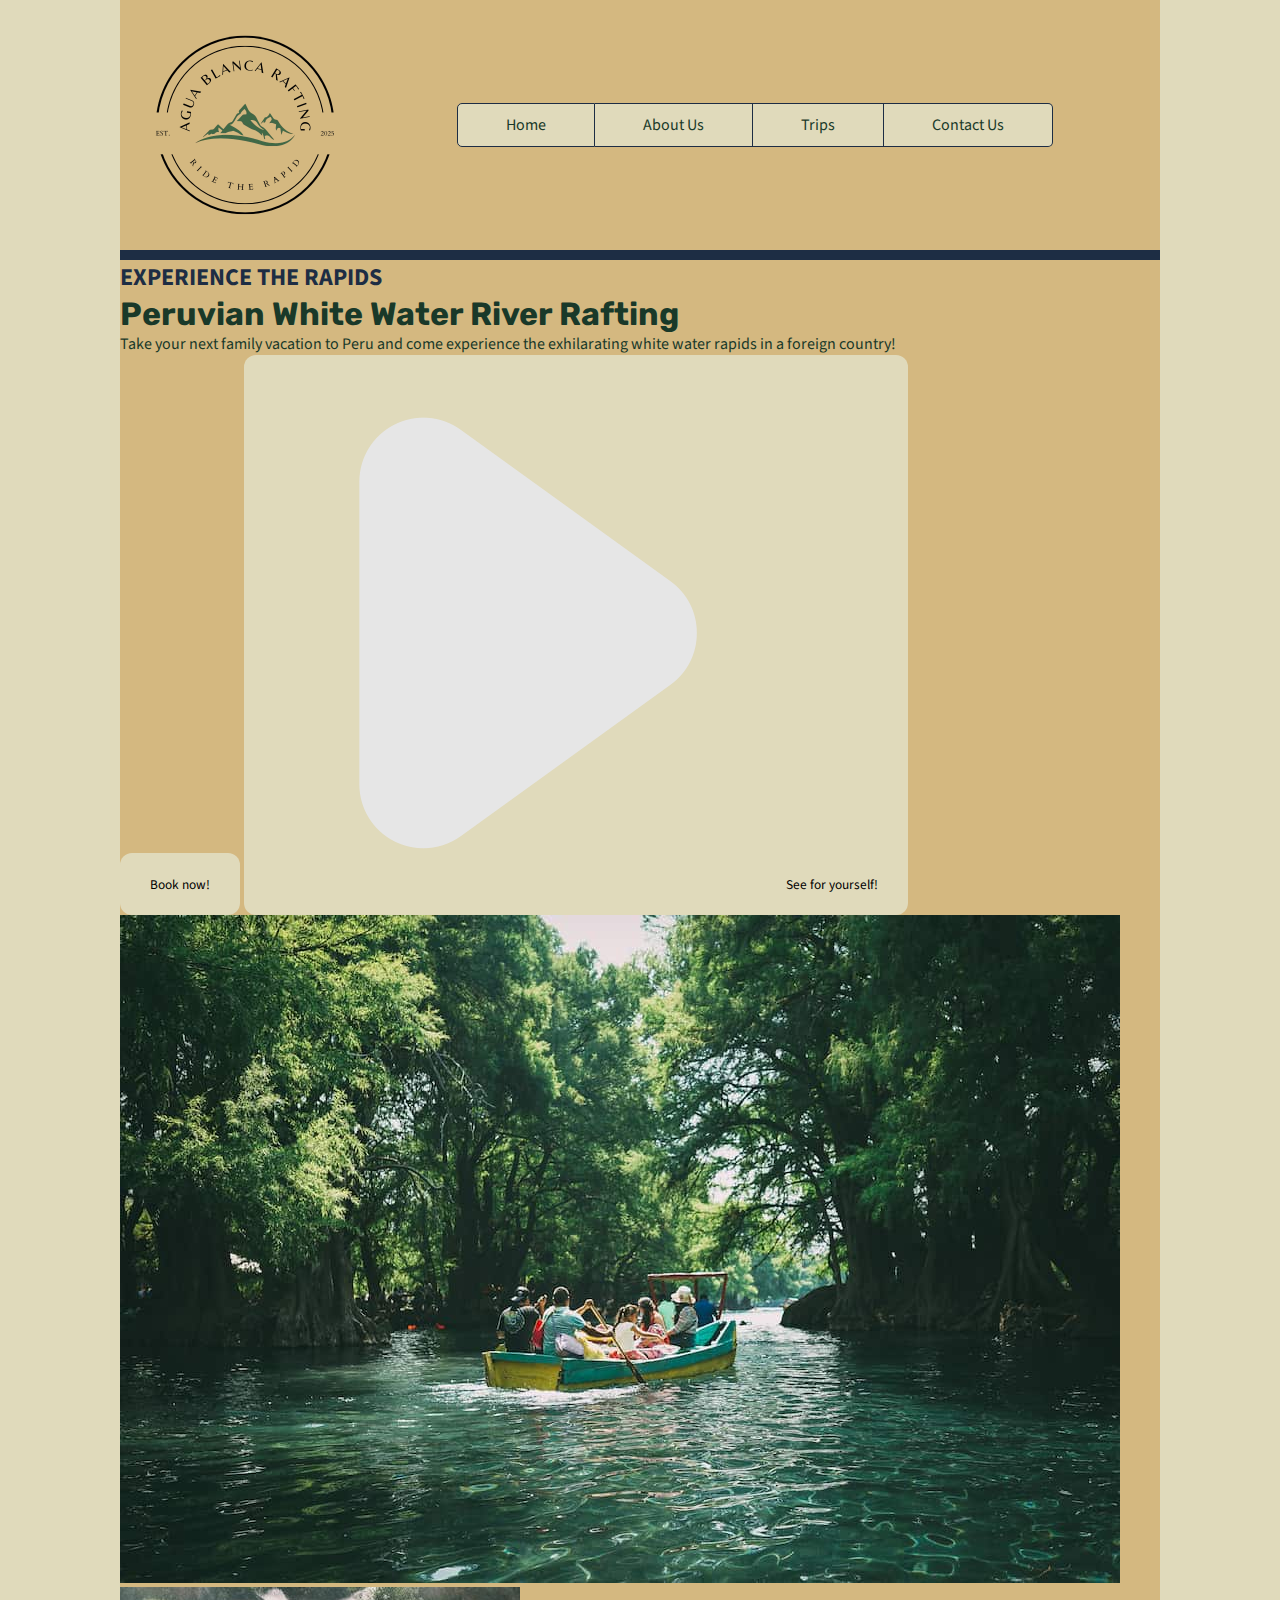
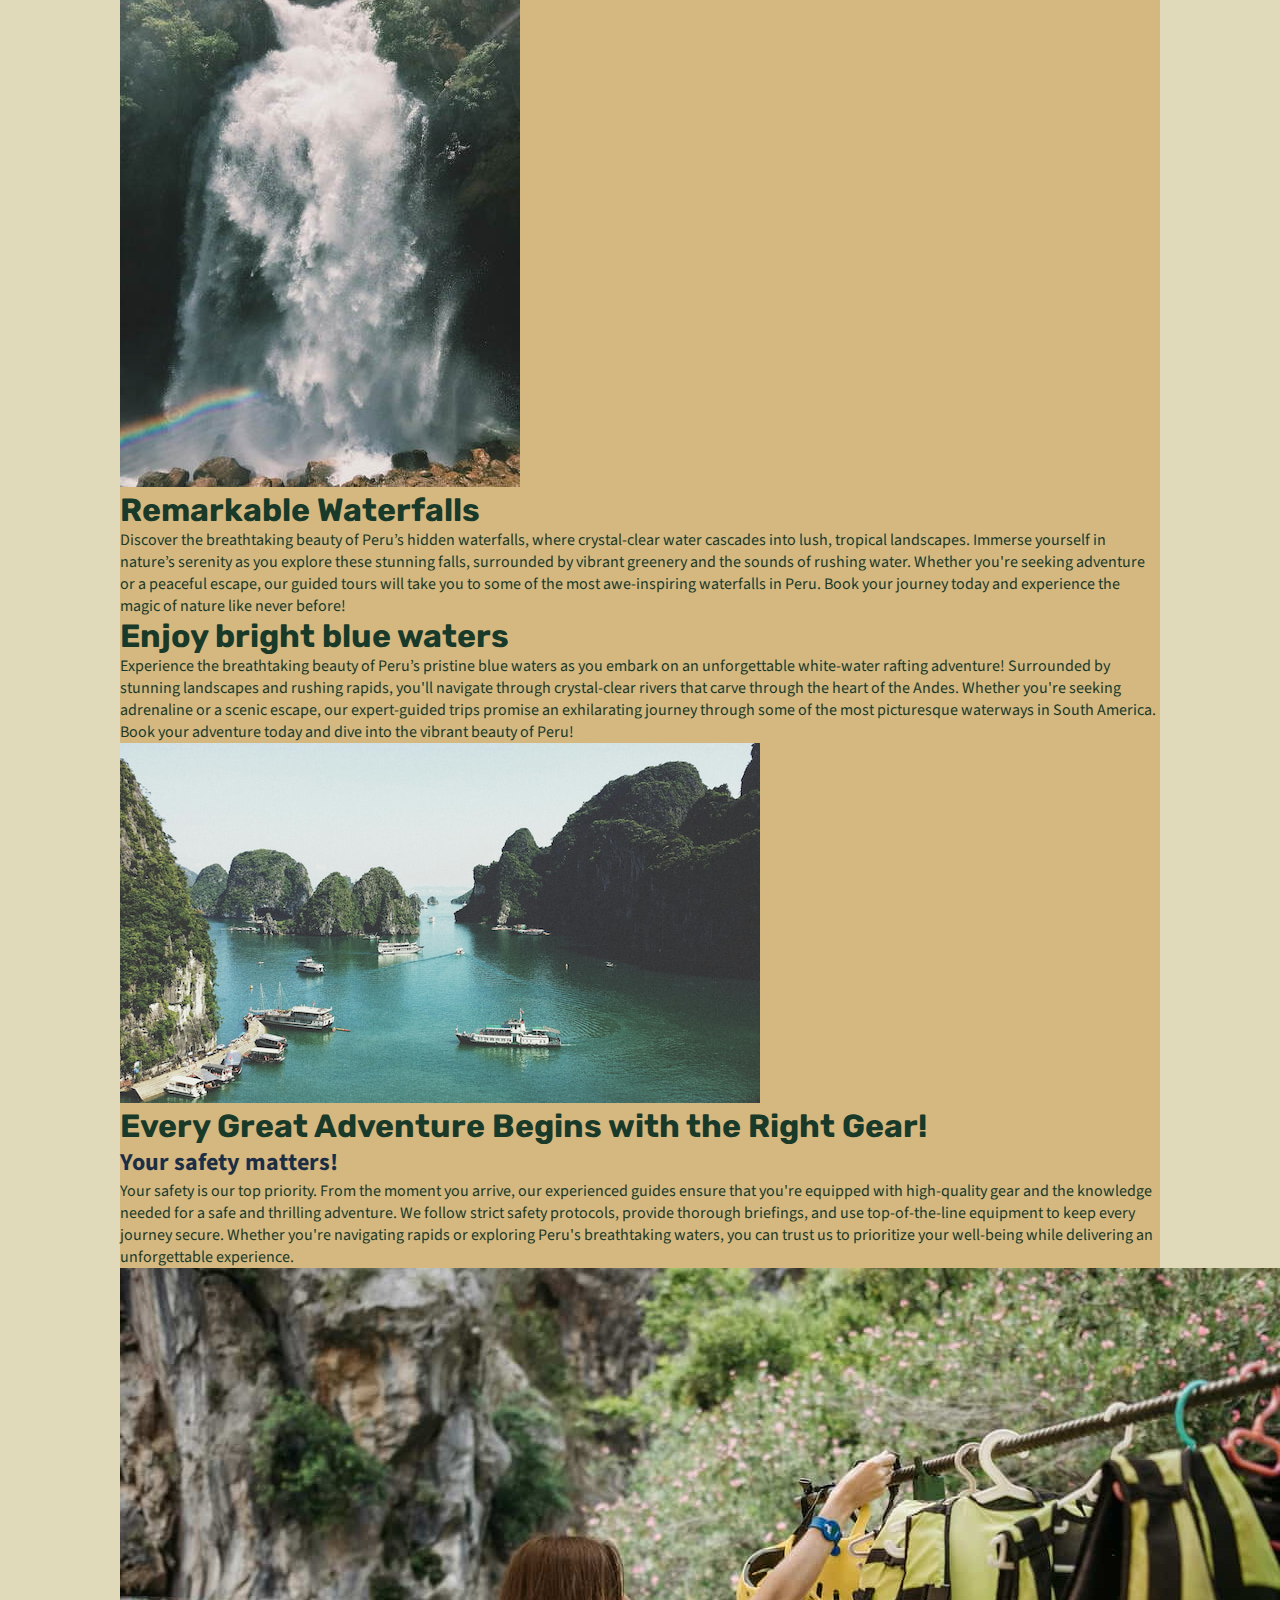
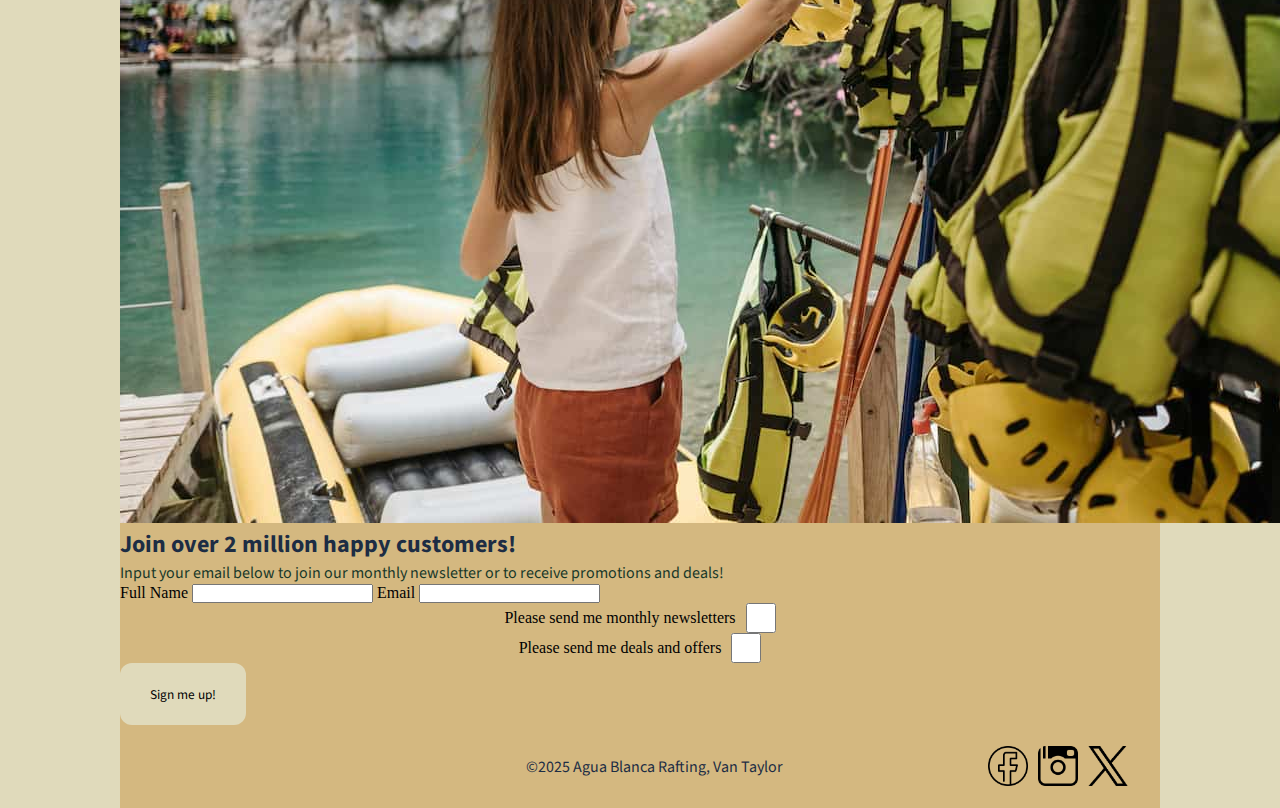
==== wwr/index.html @ 9e40e866 "adding two more pages, the trips page, and the home page." ====
<!DOCTYPE html>
<html lang="en">

<head>
    <meta charset="UTF-8">
    <meta name="viewport" content="width=device-width, initial-scale=1.0">
    <title>Agua Blanca About Us</title>
    <meta name="author" content="Van Taylor">
    <meta name="description" content="This is a rafting website to help users plan rafting trips in Peru!">
    <link rel="stylesheet" href="styles/rafting.css">

    <!-- Fonts -->
    <link rel="preconnect" href="https://fonts.googleapis.com">
    <link rel="preconnect" href="https://fonts.gstatic.com" crossorigin>
    <link
        href="https://fonts.googleapis.com/css2?family=Rubik:ital,wght@0,300..900;1,300..900&family=Source+Sans+3:ital,wght@0,200..900;1,200..900&display=swap"
        rel="stylesheet">

</head>

<body>
    <header>
        <img class="logo_nobg" src="images/logo_nobg.png" alt="Logo">
        <nav class="navigation-tabs">
            <div class="nav_left">
                <a href="index.html">Home</a>
            </div>
            <a href="about.html">About Us</a>
            <a href="trips.html">Trips</a>
            <div class="nav_right">
                <a href="contact.html">Contact Us</a>
            </div>
        </nav>
    </header>
    <main>
        <div class="home_container1">
            <div class="home_column1">
                <div class="company_intro">
                    <h2>EXPERIENCE THE RAPIDS</h2>
                    <h1>Peruvian White Water River Rafting</h1>
                    <p>Take your next family vacation to Peru and come experience the exhilarating white water
                        rapids in a foreign country!
                    </p>
                </div>
                <div class="button_box">
                    <a href="trips.html"> </a>
                    <button type="submit" class="button_1">Book now!
                    </button>

                    <a href="https://www.youtube.com/shorts/gTh_rhVNLmU"> </a>
                    <button type="submit" class="button_2"> <img src="images/play_icon.png" alt="play_icon">See for
                        yourself!</button>

                </div>
            </div>
            <div class="home_column1">
                <div class="home_image1">
                    <img src="images/family_rafting_main.jpg" alt="family_rafting_home_page">
                </div>
            </div>
        </div>
        <div class="home_container2">
            <div class="home_image2-1">
                <img src="images/waterfall.jpg" alt="cyak_blue_water">
                <div class="home_image_paragraphs">
                    <h1>Remarkable Waterfalls</h1>
                    <p>Discover the breathtaking beauty of Peru’s hidden waterfalls, where crystal-clear water cascades
                        into lush, tropical
                        landscapes. Immerse yourself in nature’s serenity as you explore these stunning falls,
                        surrounded by vibrant greenery
                        and the sounds of rushing water. Whether you're seeking adventure or a peaceful escape, our
                        guided tours will take you
                        to some of the most awe-inspiring waterfalls in Peru. Book your journey today and experience the
                        magic of nature like
                        never before!</p>
                </div>
            </div>
            <div class=home_image2-2>
                <div class="home_image_paragraphs">
                    <h1>Enjoy bright blue waters</h1>
                    <p>Experience the breathtaking beauty of Peru’s pristine blue waters as you embark on an
                        unforgettable white-water rafting
                        adventure! Surrounded by stunning landscapes and rushing rapids, you'll navigate through
                        crystal-clear rivers that carve
                        through the heart of the Andes. Whether you're seeking adrenaline or a scenic escape, our
                        expert-guided trips promise an
                        exhilarating journey through some of the most picturesque waterways in South America. Book
                        your
                        adventure today and dive
                        into the vibrant beauty of Peru!</p>
                </div>
                <img src="images/blue_scenery.jpg" alt="waterfall">
            </div>

        </div>
        <div class="home_container3">
            <div class="absolute_container">
                <h1>Every Great Adventure Begins with the Right Gear!</h1>
                <div class="absolute_container_paragraph">
                    <h2>Your safety matters!</h2>
                    <p> Your safety is our top priority. From the moment you arrive, our experienced guides ensure that
                        you're equipped with
                        high-quality gear and the knowledge needed for a safe and thrilling adventure. We follow strict
                        safety protocols,
                        provide thorough briefings, and use top-of-the-line equipment to keep every journey secure.
                        Whether
                        you're navigating
                        rapids or exploring Peru's breathtaking waters, you can trust us to prioritize your well-being
                        while
                        delivering an
                        unforgettable experience.
                    </p>
                </div>
                <img src="images/full_width_image.jpg" alt="rafting_full_width">
            </div>
        </div>
        <div class="home_container4">
            <section class="home_form">
                <form action="contact">
                    <fieldset>
                        <h2>Join over 2 million happy customers!</h2>
                        <p>Input your email below to join our monthly newsletter or to receive promotions and deals!</p>
                        <div class="home_form_item">
                            <label for="fullname">Full Name</label>
                            <input type="text" id="fullname" name="fullname">
                            <label for="email">Email</label>
                            <input type="text" id="email" name="email">
                        </div>
                        <div class="checkbox1">
                            <label for="subscribe_nl">Please send me monthly newsletters</label>
                            <input type="checkbox" id="subscribe_nl" name="subscribe_nl">
                        </div>
                        <div class="checkbox1">
                            <label for="subscribe">Please send me deals and offers</label>
                            <input type="checkbox" id="subscribe" name="subscribe">
                        </div>
                    </fieldset>
                    <div class="home_form_button">
                        <button type="submit">Sign me up!</button>
                    </div>
                </form>
            </section>
        </div>
    </main>
    <footer>
        <p>&#169;2025 Agua Blanca Rafting, Van Taylor</p>
        <nav class="social_links">
            <a href="http://www.facebook.com/">
                <img src="images/facebook.png" alt="Facebook Icon">
            </a>
            <a href="https://www.instagram.com/">
                <img src="images/instagram.png" alt="Instagram Icon">
            </a>
            <a href="https://x.com/">
                <img src="images/X.png" alt="X icon">
            </a>
        </nav>
    </footer>


</body>

</html>
---- wwr/styles/rafting.css ----
:root {
    /* Rafting Colors. Link to colors.co https://coolors.co/b6b197-b49a67-1d2d44-307351  */
    --primary-color: #e0dabb;
    --secondary-color: #d4b880;
    --accent-color1: #1D2D44;
    --accent-color2: #193929;
    --heading-font: "Rubik", sans-serif;
    --paragraph-font: "Source Sans 3", sans-serif;
    --margin: 0.8rem;
    --padding: 2rem;
    --left-margin: 2rem;
    --right-margin: 2rem;

}


* {
    margin: 0;
    padding: 0;
    box-sizing: border-box;
}

header,
main,
footer,
nav {
    margin: 0 auto;
    max-width: 1040px;
}

main {
    background-color: var(--secondary-color);
}



.rafting_images,
.history,
footer {
    padding-left: var(--left-margin);
    padding-right: var(--right-margin);
}


h1 {
    font-family: var(--heading-font);
    color: var(--accent-color2);
}


h2 {
    font-family: var(--paragraph-font);
    color: var(--accent-color1);
}

p {
    font-family: var(--paragraph-font);
    color: var(--accent-color2);
}



/* First third */
.logo_nobg {
    width: 250px;
    height: auto;
}


header {
    display: grid;
    grid-template-columns: 230px 1fr;
    align-items: center;
    border-bottom: solid 10px var(--accent-color1);
    background-color: var(--secondary-color);
}



.navigation-tabs {
    display: flex;
    padding: 1rem;
    align-items: center;
    flex-direction: row;
    flex-wrap: wrap;
    justify-content: space-evenly;

}



nav.navigation-tabs a {
    background-color: var(--primary-color);
    display: flex;
    text-align: center;
    padding: 10px;
    padding-left: 3rem;
    padding-right: 3rem;
    border-top: solid 1px var(--accent-color1);
    border-bottom: solid 1px var(--accent-color1);
    border-right: solid 1px var(--accent-color1);
}


div.nav_left a {
    border-radius: 5px 0 0 5px;
    border-left: solid 1px var(--accent-color1);
}

div.nav_right a {
    border-radius: 0 5px 5px 0;
}


.navigation-tabs a,
.social_links a {
    text-decoration: none;
    font-family: var(--paragraph-font);
    color: var(--accent-color2);
    background-color: var(--secondary-color);
}






/* Main upper Image (intro image) */
article {
    font-family: var(--paragraph-font);
    color: var(--accent-color1);
}

.hero {
    position: relative;
}

.hero img {
    display: block;
    width: 100%;
    height: auto;
}

.hero h1 {
    position: absolute;
    top: 2rem;
    left: 0;
    width: 100%;
    padding: 15px;
    background-color: rgba(255, 255, 255, 0.5);
    text-align: center;
    word-spacing: 1rem;
}


.hero h2 {
    padding-bottom: 6px;
}


.hero article img {
    width: 40%;
    height: auto;
    float: right;
    margin-left: 12px;
    margin-right: -20px;
    margin-top: -56px;
    margin-bottom: 12px;

}

.hero article {
    padding: 20px;
    position: absolute;
    text-align: left;
    top: 33%;
    left: 40%;
    background-color: rgba(255, 255, 255, 0.5);
    overflow: hidden;
}


/* second third */

.history {
    display: grid;
    grid-template-columns: repeat(3, 1fr);
    align-items: center;
}

.history_image img {
    width: 300px;
    height: auto;
    padding: 20px;

}

.history_image h2 {
    text-align: center;
    margin: -10px;
}


.history p {
    padding-top: var(--padding);
    padding-bottom: var(--padding);
    align-content: center;

}



/* Bottom Third */

.rafting_images {
    display: grid;
    grid-template-columns: repeat(5, 1fr);
    grid-template-rows: auto;
}

.rafting_images h2 {

    margin-top: var(--margin);
    margin-bottom: var(--margin);
    text-align: center;
}



.rafting_images figure {
    display: flex;
    flex-direction: column;
    align-items: center;
    text-align: center;
}


.rafting_images h2 {
    grid-column: 1 / 7;
    grid-row: 1;
}

.rafting_images img {
    width: 150px;
    height: auto;

}


.rafting_images figcaption {
    display: grid;

}






footer {
    padding: 1rem;
    padding-right: 2rem;
    display: grid;
    grid-template-columns: 184px 1fr 140px;
    background-color: var(--secondary-color);
    align-items: center;
}

footer p {
    grid-column: 2;
    text-align: center;
    color: var(--accent-color1);
}

.social_links {
    gap: 10px;
    display: flex;
}

.social_links img {
    gap: 10px;
    height: 40px;
    width: auto;
    margin-top: 5px;
}






/* Background Color */
body {
    background-color: var(--primary-color);
}





/* Contact Us CSS */

.container1 {
    display: flex;
    justify-content: space-between;
    gap: 2rem;
}

.column1 {
    width: 48%;
    box-sizing: border-box;
    padding: 2rem;
}




/* .contact_intro h2, */
.contact_intro h1,
.contact_intro p {
    padding-bottom: 10px;
}

.contact_intro p {
    padding-bottom: 30px;
    color: var(--accent-color1);
}

.contact_intro h1 {
    font-size: 45px;
}


/* Column 1 */

.contact_info img {
    width: 60px;
    height: auto;
}

.contact_info {
    row-gap: 15px;
    box-sizing: border-box;
}



.contact_info,
.contact_info img,
.contact_info p,
.contact_info h2 {
    display: grid;

}


/* Email Box */
.contact_email,
.contact_phone,
.contact_address {
    display: grid;
    height: 80px;
    grid-template-columns: 80px 1fr;
    grid-template-rows: 1fr 1fr;
    background-color: white;
    border-radius: 1rem;
}


.contact_paragraph {
    text-align: left;
}


.contact_h2 {
    font-size: large;

}

iframe {
    border-radius: 1rem;
    border: 0;
}

.contact_images {
    grid-row: 1 / span 2;
    justify-self: center;
    align-self: center;
    padding: 4px;
}


/* Column 2: Form */
.form {
    background-color: white;
    border-radius: 1rem;
    padding: 40px;
    font-family: var(--heading-font);
}

fieldset {
    border: 0;
}

.feedback textarea {
    width: 355px;
    padding: 10px;
    font-family: var(--paragraph-font);
}

.feedback textarea::placeholder {
    font-family: var(--paragraph-font);
}

.form-item {
    margin-top: 20px;
}

.feedback {
    padding-bottom: 8px;
}



input[type="checkbox"] {
    width: 30px;
    height: 30px;
}

.checkbox1 {
    display: flex;
    align-items: center;
    justify-content: center;
    gap: 10px;
}

button {
    border: none;
    background-color: var(--primary-color);
    font-family: var(--paragraph-font);
    border-radius: 12px;
    padding: 21.5px;
    padding-left: 30px;
    padding-right: 30px;
    transition: background-color 0.3s ease, transform 0.2s;

}

button:hover {
    background-color: var(--secondary-color);
    transform: scale(1.03);
}


/* Meet the team */

.container2 h2 {
    letter-spacing: 1px;
}

.container2 h1 {
    font-size: 45px;
}

.container2 p {
    padding: 0.8rem;
    color: var(--accent-color1);
}

.intro {
    text-align: center;
}

/* Staff pics */
.team_images {
    display: grid;
    grid-template-columns: repeat(3, 1fr);
    justify-content: space-around;
    gap: 83px;
    padding: var(--left-margin);
    padding-bottom: 0px;
    place-items: center;
}

.team_images img {
    width: 200px;
    height: auto;
    border-radius: 1rem;
}

.team_paragraphs h2 {
    border-bottom: solid var(--accent-color1);
    padding-bottom: 10px;
}

.team_paragraphs {
    padding: var(--left-margin);
    padding-top: 0px;
    display: grid;
    grid-template-columns: repeat(3, 1fr);
    column-gap: 83px;
    text-align: center;

}

/* .wireframe {
    display: flex;
    justify-content: center;
    align-items: center;
    text-align: center;
} */

.wireframe img {
    width: 40px;
    height: auto;
}

.wireframe a {
    padding-left: 2rem;
    text-decoration: none;
    font-family: var(--paragraph-font);
    color: var(--accent-color1);
}
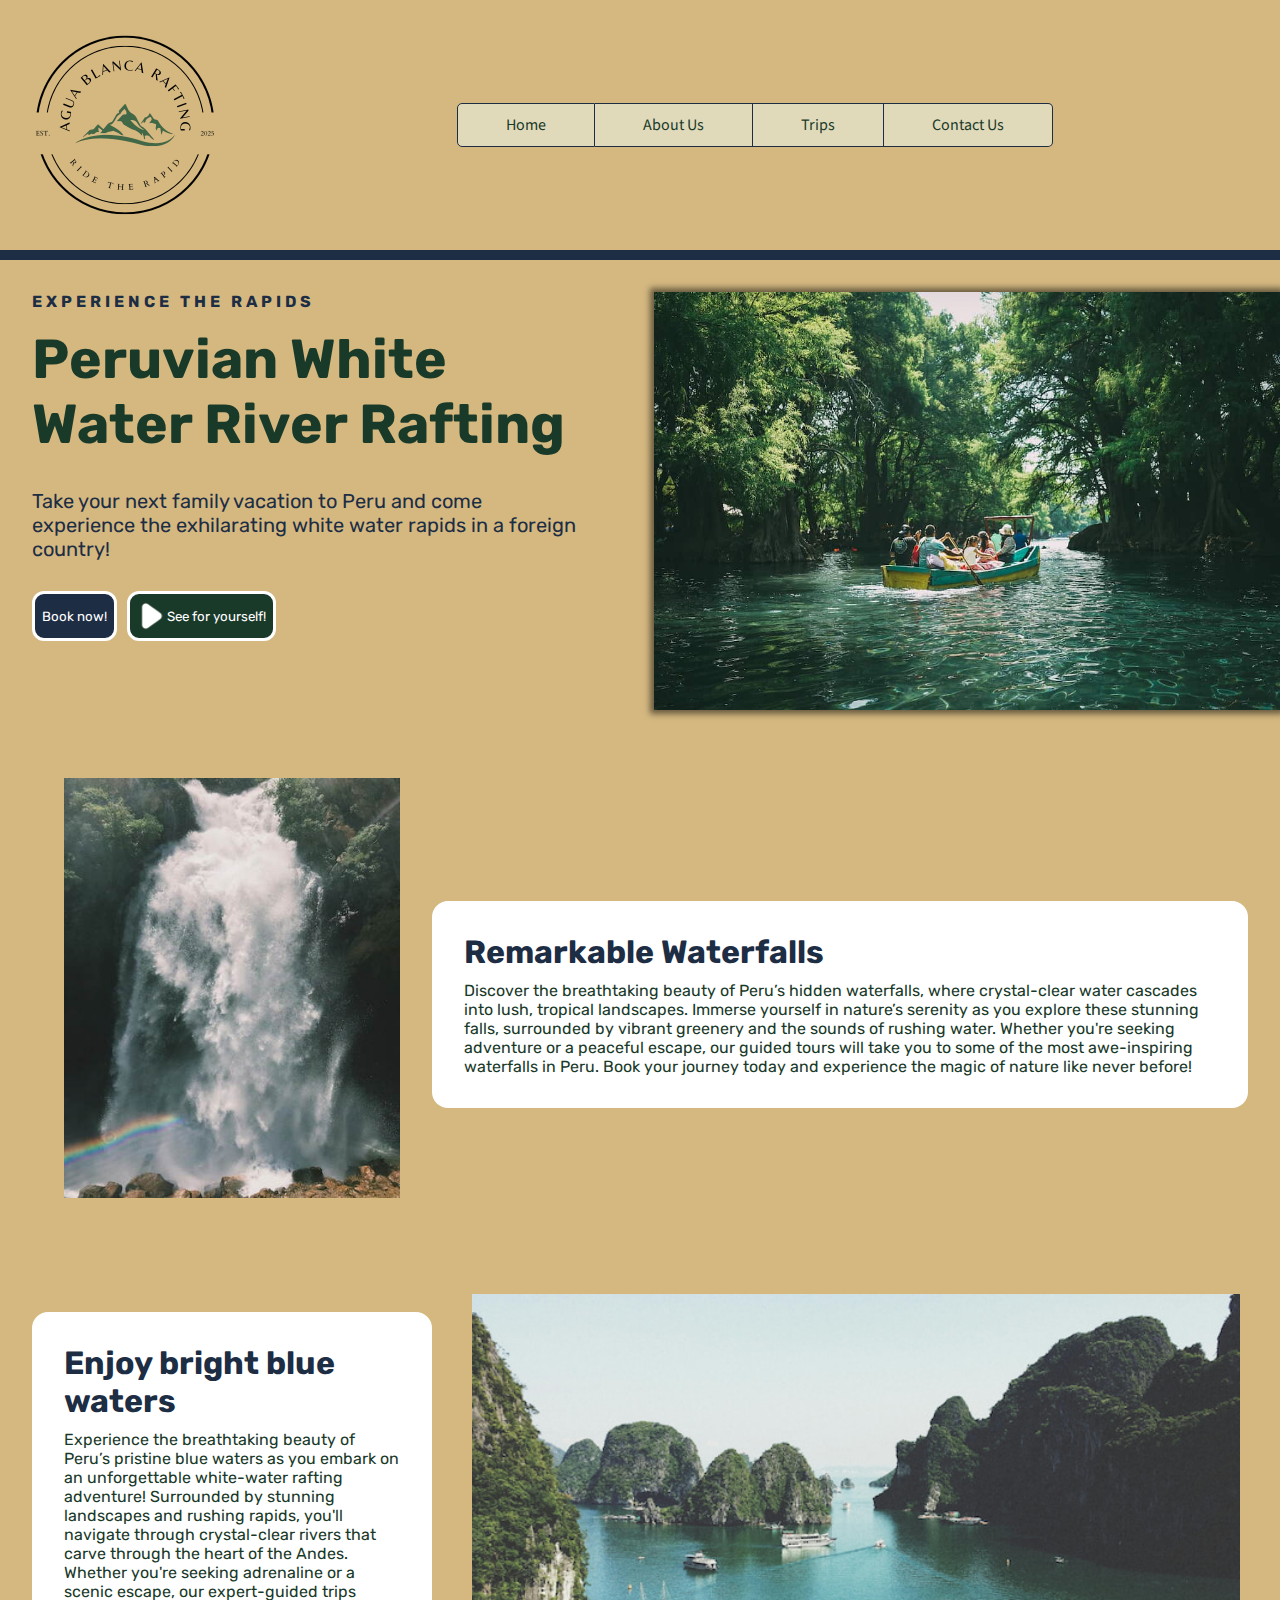
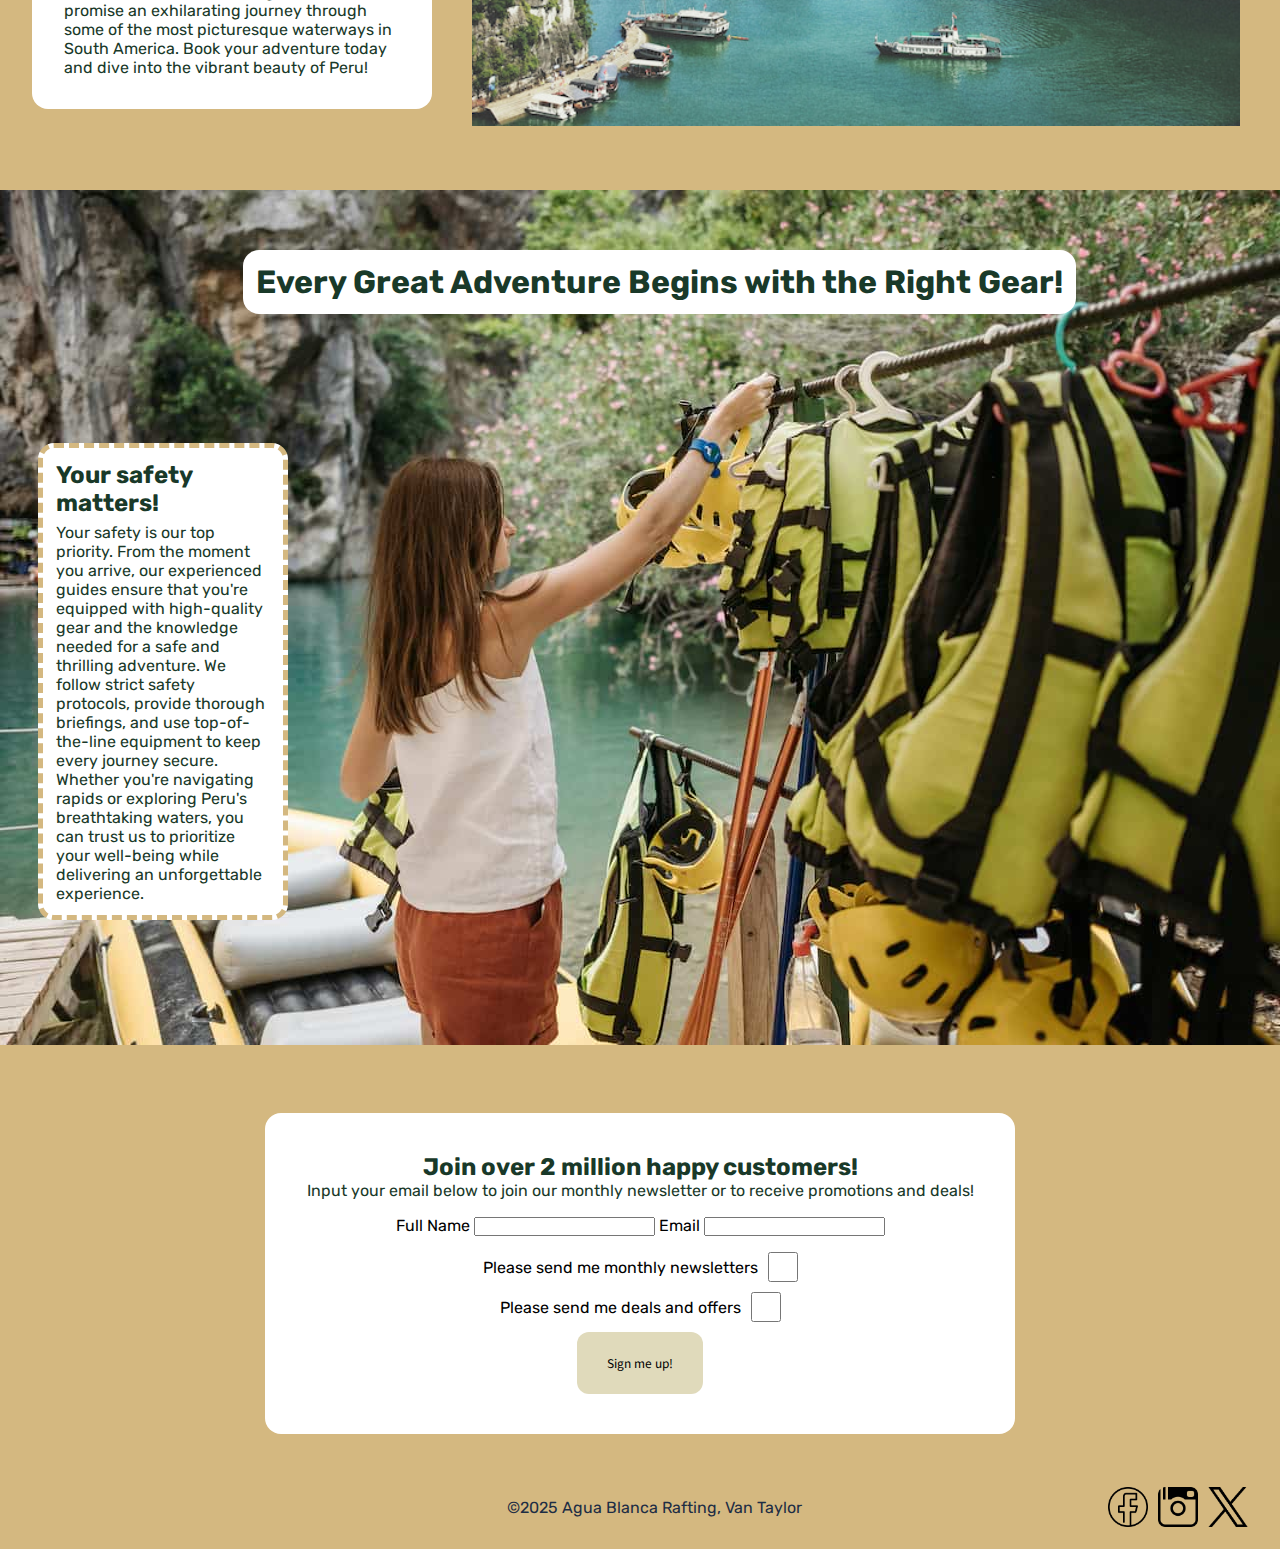
==== commit 55254018: "fixed buttons as well as contrast issues." ====
--- a/wwr/index.html
+++ b/wwr/index.html
@@ -4,9 +4,10 @@
 <head>
     <meta charset="UTF-8">
     <meta name="viewport" content="width=device-width, initial-scale=1.0">
-    <title>Agua Blanca About Us</title>
+    <title>Agua Blanca Home Page</title>
     <meta name="author" content="Van Taylor">
-    <meta name="description" content="This is a rafting website to help users plan rafting trips in Peru!">
+    <meta name="description"
+        content="This is a rafting website to help users see an overview of our services / see our home page. ">
     <link rel="stylesheet" href="styles/rafting.css">
 
     <!-- Fonts -->
@@ -43,13 +44,15 @@
                     </p>
                 </div>
                 <div class="button_box">
-                    <a href="trips.html"> </a>
-                    <button type="submit" class="button_1">Book now!
-                    </button>
+                    <a href="trips.html">
+                        <button type="submit" class="button_1">Book now!
+                        </button>
+                    </a>
 
-                    <a href="https://www.youtube.com/shorts/gTh_rhVNLmU"> </a>
-                    <button type="submit" class="button_2"> <img src="images/play_icon.png" alt="play_icon">See for
-                        yourself!</button>
+                    <a href="https://www.youtube.com/shorts/gTh_rhVNLmU">
+                        <button type="submit" class="button_2"> <img src="images/play_icon.png" alt="play_icon">See for
+                            yourself!</button>
+                    </a>
 
                 </div>
             </div>
--- a/wwr/styles/rafting.css
+++ b/wwr/styles/rafting.css
@@ -25,7 +25,7 @@
 footer,
 nav {
     margin: 0 auto;
-    max-width: 1040px;
+    max-width: 1280px;
 }
 
 main {
@@ -42,22 +42,12 @@
 }
 
 
-h1 {
+h1,
+h2,
+p {
     font-family: var(--heading-font);
     color: var(--accent-color2);
 }
-
-
-h2 {
-    font-family: var(--paragraph-font);
-    color: var(--accent-color1);
-}
-
-p {
-    font-family: var(--paragraph-font);
-    color: var(--accent-color2);
-}
-
 
 
 /* First third */
@@ -124,8 +114,84 @@
 
 
 
-
-/* Main upper Image (intro image) */
+/* Main upper section Home page */
+.company_intro h1,
+.company_intro p {
+    padding-bottom: 10px;
+}
+
+.company_intro h2 {
+    font-size: 16px;
+    color: var(--accent-color1);
+    letter-spacing: 4px;
+}
+
+.company_intro p {
+    padding-bottom: 30px;
+    color: var(--accent-color1);
+    font-size: 20px;
+}
+
+.company_intro h1 {
+    font-size: 55px;
+    padding-top: 1rem;
+    padding-bottom: 2rem;
+}
+
+.button_box,
+.button_box a {
+    display: flex;
+    gap: 10px;
+    text-decoration: none;
+}
+
+.button_1,
+.button_2 {
+    font-family: var(--heading-font);
+    color: white;
+    display: flex;
+    padding: 7px;
+    vertical-align: middle;
+    justify-content: center;
+    align-items: center;
+    text-align: center;
+    border: solid white 3px;
+
+}
+
+
+.button_1 {
+    background-color: var(--accent-color1);
+}
+
+.button_2 {
+    background-color: var(--accent-color2);
+}
+
+.button_box img {
+    width: 30px;
+    height: auto;
+    filter: brightness(1.5);
+}
+
+
+
+.trips_button_box img {
+    width: 30px;
+    height: auto;
+    filter: brightness(1.5);
+}
+
+
+.home_image1 img {
+    width: 626px;
+    height: auto;
+    box-shadow: 0px 0px 6px 4px rgba(0, 0, 0, 0.5);
+}
+
+
+
+/* Main upper Image (intro image) About us*/
 article {
     font-family: var(--paragraph-font);
     color: var(--accent-color1);
@@ -188,10 +254,16 @@
     align-items: center;
 }
 
+.history_image {
+    justify-self: center;
+}
+
+
 .history_image img {
     width: 300px;
     height: auto;
     padding: 20px;
+
 
 }
 
@@ -205,6 +277,7 @@
     padding-top: var(--padding);
     padding-bottom: var(--padding);
     align-content: center;
+    color: var(--accent-color1);
 
 }
 
@@ -286,16 +359,262 @@
 
 
 
-
-
-
 /* Background Color */
 body {
     background-color: var(--primary-color);
 }
 
 
-
+/* Home page CSS */
+
+.home_container1 {
+    display: flex;
+    gap: 8px;
+}
+
+.home_column1 {
+    width: 48%;
+    box-sizing: border-box;
+    padding: 2rem;
+}
+
+.home_image2-1 img {
+    width: 400px;
+    height: auto;
+    padding: var(--padding);
+    padding-top: 0;
+}
+
+.home_image2-2 img {
+    width: 800px;
+    height: auto;
+    padding-left: var(--padding);
+}
+
+
+.home_image2-2,
+.home_image2-1 {
+    display: grid;
+    grid-template-columns: 400px 1fr;
+    align-items: center;
+    justify-items: center;
+    padding: var(--padding);
+}
+
+.home_image_paragraphs {
+    padding: var(--padding);
+    background: white;
+    border-radius: 1rem;
+}
+
+.home_image_paragraphs h1 {
+    color: var(--accent-color1);
+    padding-bottom: 10px;
+}
+
+
+.home_container3 {
+    padding-top: var(--padding);
+    padding-bottom: var(--padding);
+    row-gap: 1rem;
+}
+
+.absolute_container {
+    position: relative;
+}
+
+.absolute_container h1 {
+    position: absolute;
+    padding: var(--margin);
+    top: 7%;
+    left: 19%;
+    background-color: white;
+    border-radius: 1rem;
+}
+
+.absolute_container_paragraph {
+    position: absolute;
+    padding: var(--margin);
+    bottom: 15%;
+    left: 3%;
+    background: white;
+    border-radius: 1rem;
+    width: 250px;
+    height: auto;
+    border: dashed var(--secondary-color) 5px;
+}
+
+.absolute_container_paragraph h2 {
+    padding-bottom: 6px;
+}
+
+
+/* Home email sign up form */
+.home_container4 {
+    display: grid;
+    justify-content: space-between;
+    padding: var(--padding);
+    grid-template-columns: 1fr 750px 1fr;
+    gap: 2rem;
+}
+
+.home_container4 h2,
+.home_container4 p {
+    text-align: center;
+}
+
+.home_container4 p {
+    padding-bottom: 1rem;
+}
+
+.home_form {
+    grid-column: 2;
+}
+
+.home_form_item,
+.home_form_button {
+    text-align: center;
+
+}
+
+.home_form_item {
+    padding-bottom: 1rem;
+}
+
+
+
+
+
+
+/* Trips CSS */
+
+.trips_container1 {
+    display: flex;
+    gap: 8px;
+}
+
+.trips_column1 {
+    width: auto;
+    box-sizing: border-box;
+    padding: 2rem;
+    text-align: right;
+}
+
+.trips_intro h1,
+.trips_intro p {
+    padding-bottom: 10px;
+}
+
+.trips_intro h2 {
+    font-size: 16px;
+    color: var(--accent-color1);
+    letter-spacing: 4px;
+}
+
+.trips_intro_container {
+    padding-left: 0;
+    display: flex;
+    flex-direction: column;
+    justify-content: center;
+
+
+}
+
+.trips_intro p {
+    padding-bottom: 30px;
+    color: var(--accent-color1);
+    font-size: 20px;
+}
+
+.trips_intro h1 {
+    font-size: 55px;
+    padding-top: 1rem;
+    padding-bottom: 2rem;
+}
+
+.trips_image1 img {
+    width: auto;
+    height: auto;
+    border-radius: 1rem;
+}
+
+.trips_button_box,
+.trips_button_box a {
+    display: flex;
+    flex-direction: row-reverse;
+    gap: 10px;
+    text-decoration: none;
+}
+
+.trips_button_box img {
+    width: 30px;
+    height: auto;
+    filter: brightness(1.5);
+}
+
+.trip_overview_images {
+    display: grid;
+    grid-template-columns: repeat(3, 1fr);
+    justify-content: space-around;
+    gap: var(--padding);
+    padding: var(--left-margin);
+    padding-bottom: 0px;
+    place-items: center;
+}
+
+
+.trip_overview_paragraphs h2 {
+    border-bottom: solid var(--accent-color1);
+    padding-bottom: 10px;
+}
+
+.trip_overview_paragraphs p {
+    padding-top: 1rem;
+    text-align: left;
+}
+
+.trip_overview_paragraphs {
+    padding: var(--left-margin);
+    padding-top: 0px;
+    display: grid;
+    grid-template-columns: repeat(3, 1fr);
+    column-gap: 83px;
+    text-align: center;
+
+}
+
+.trips_container2 img {
+    width: 350px;
+    height: auto;
+}
+
+.trip_overview_images_verticle img {
+    width: 225px;
+    height: auto;
+}
+
+.trips_container3 {
+    padding: var(--padding);
+    padding-left: 6rem;
+    padding-right: 6rem;
+}
+
+.chart_information {
+    display: grid;
+    grid-template-columns: repeat(3, 1fr);
+    grid-template-rows: repeat(4, 1fr);
+    border: solid 1px var(--accent-color1);
+    background-color: var(--primary-color);
+}
+
+.chart_information h2,
+.chart_information p {
+    border: solid var(--accent-color1) 1px;
+}
+
+.chart_information h2 {
+    background-color: rgb(169, 194, 161)
+}
 
 
 /* Contact Us CSS */
@@ -391,7 +710,8 @@
 
 
 /* Column 2: Form */
-.form {
+.form,
+.home_form {
     background-color: white;
     border-radius: 1rem;
     padding: 40px;
@@ -432,6 +752,8 @@
     align-items: center;
     justify-content: center;
     gap: 10px;
+    padding: 10px;
+    padding-top: 0px;
 }
 
 button {
@@ -505,7 +827,7 @@
 
 /* .wireframe {
     display: flex;
-    justify-content: center;
+    justify-content: center; 
     align-items: center;
     text-align: center;
 } */
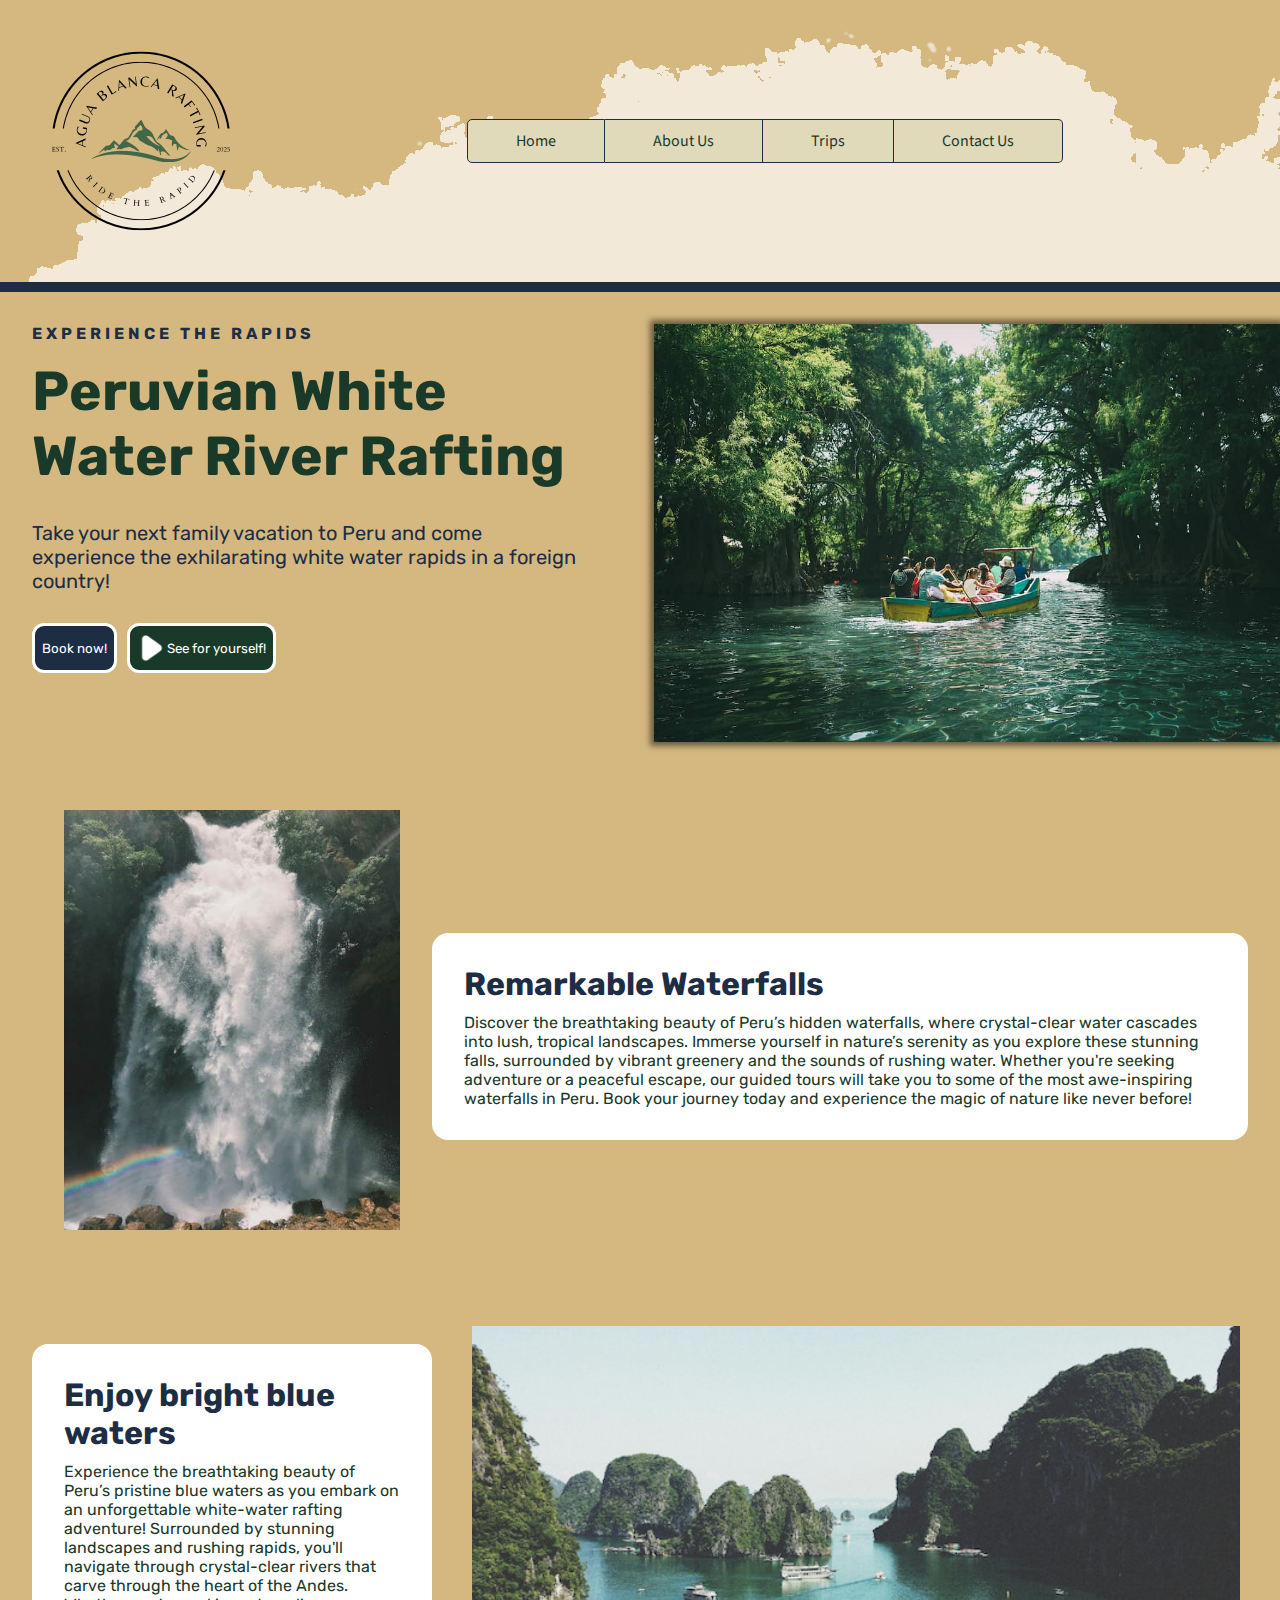
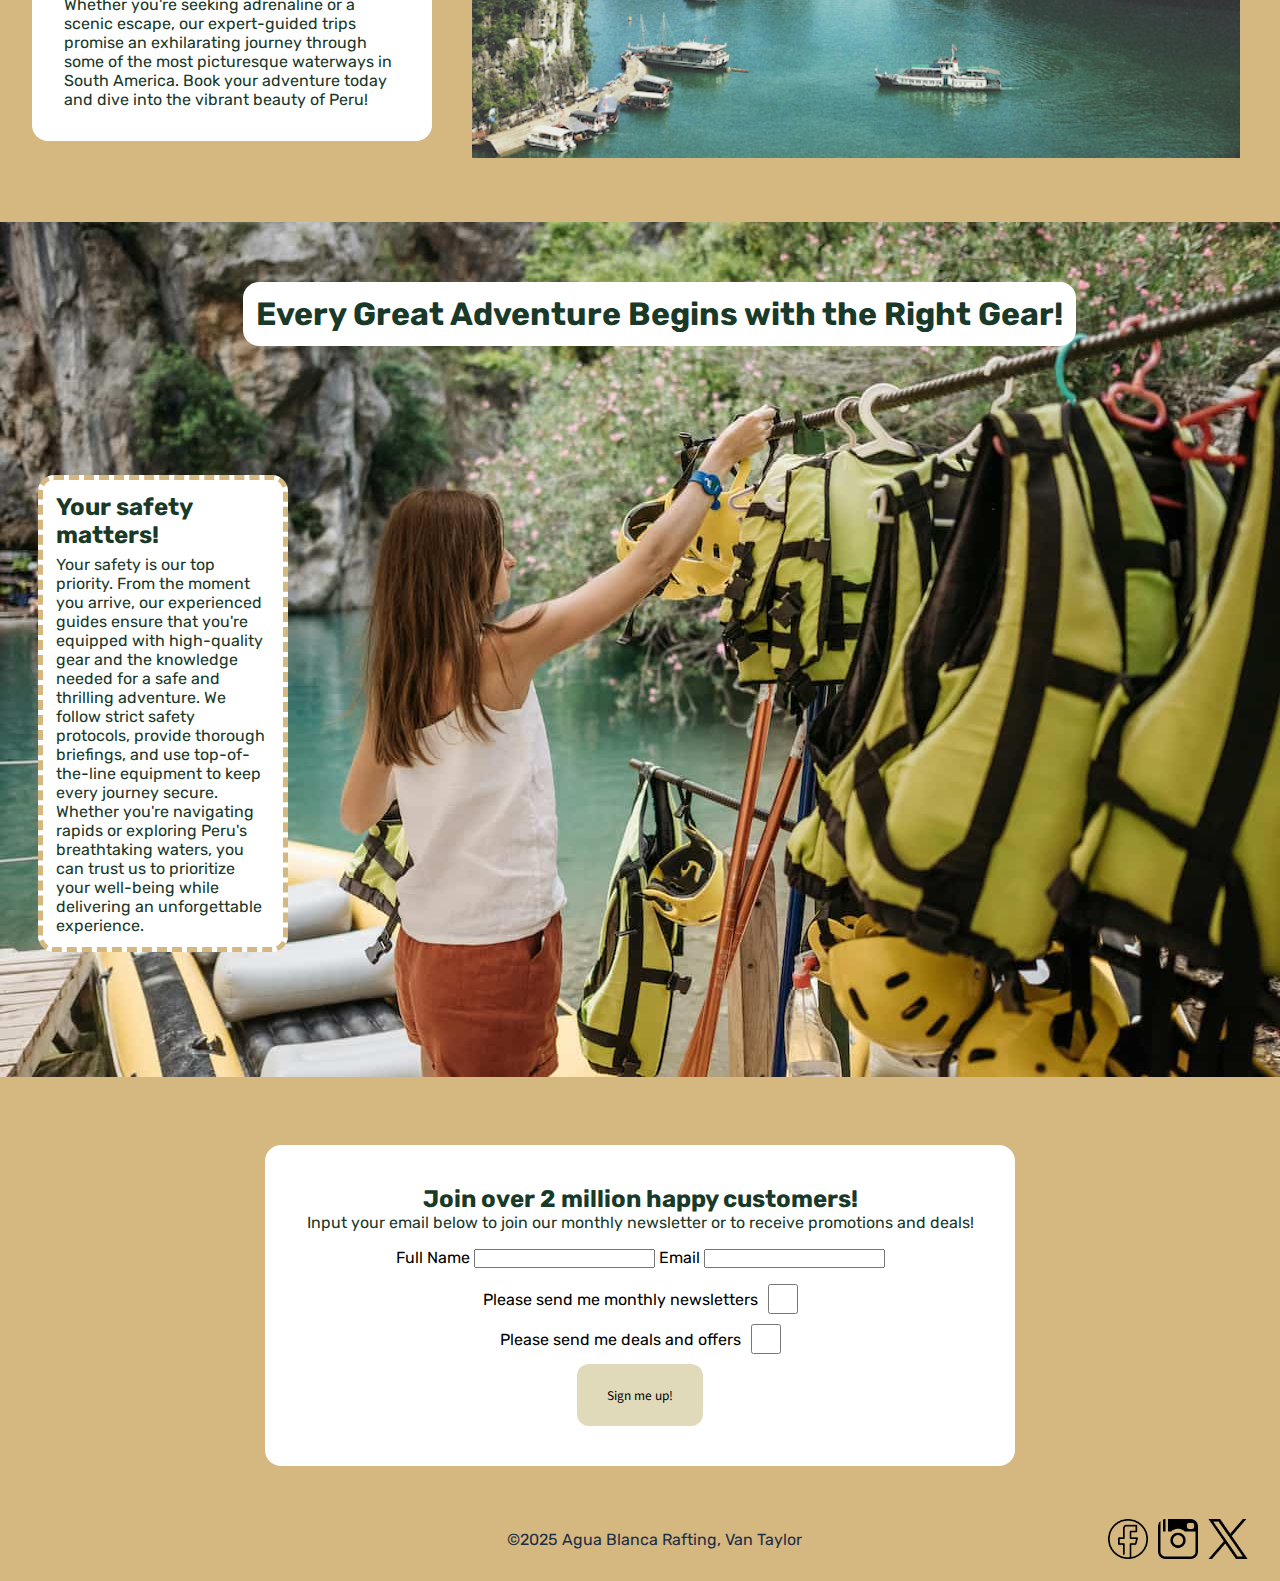
==== commit 3dc88b96: "updated header" ====
--- a/wwr/index.html
+++ b/wwr/index.html
@@ -21,6 +21,9 @@
 
 <body>
     <header>
+        <div class="nav_background">
+            <img src="images/wave_background_image_compressed.png" alt="nav_bacvkround">
+        </div>
         <img class="logo_nobg" src="images/logo_nobg.png" alt="Logo">
         <nav class="navigation-tabs">
             <div class="nav_left">
@@ -44,16 +47,12 @@
                     </p>
                 </div>
                 <div class="button_box">
-                    <a href="trips.html">
-                        <button type="submit" class="button_1">Book now!
-                        </button>
-                    </a>
+                    <button type="button" class="button_1" onclick="location.href='trips.html'">Book now!</button>
 
-                    <a href="https://www.youtube.com/shorts/gTh_rhVNLmU">
-                        <button type="submit" class="button_2"> <img src="images/play_icon.png" alt="play_icon">See for
-                            yourself!</button>
-                    </a>
-
+                    <button type="button" class="button_2"
+                        onclick="location.href='https://www.youtube.com/watch?v=xKDN11Fgb_E'">
+                        <img src="images/play_icon.png" alt="play_icon">See for yourself!
+                    </button>
                 </div>
             </div>
             <div class="home_column1">
--- a/wwr/styles/rafting.css
+++ b/wwr/styles/rafting.css
@@ -58,13 +58,27 @@
 
 
 header {
-    display: grid;
-    grid-template-columns: 230px 1fr;
+    position: relative;
+    display: flex;
     align-items: center;
+    justify-content: space-between;
     border-bottom: solid 10px var(--accent-color1);
     background-color: var(--secondary-color);
-}
-
+    padding: 1rem;
+    z-index: 10;
+}
+
+.nav_background {
+    position: absolute;
+    top: -413px;
+    left: 21px;
+    width: 100%;
+    height: 100%;
+    background: url('images/wave_background_image_compressed.png') no-repeat center bottom;
+    background-size: cover;
+    z-index: -1;
+    opacity: 0.7;
+}
 
 
 .navigation-tabs {
@@ -243,6 +257,8 @@
     left: 40%;
     background-color: rgba(255, 255, 255, 0.5);
     overflow: hidden;
+    border-bottom-left-radius: 2rem;
+    border-top-left-radius: 2rem;
 }
 
 
@@ -252,7 +268,9 @@
     display: grid;
     grid-template-columns: repeat(3, 1fr);
     align-items: center;
-}
+    padding: var(--padding);
+}
+
 
 .history_image {
     justify-self: center;
@@ -260,25 +278,29 @@
 
 
 .history_image img {
+    width: 350px;
+    height: auto;
+    padding: 20px;
+
+
+}
+
+.history_image h2 {
+    justify-self: center;
+    text-align: center;
+    margin: -10px;
+    background-color: var(--primary-color);
+    border-radius: 2rem;
     width: 300px;
-    height: auto;
-    padding: 20px;
-
-
-}
-
-.history_image h2 {
-    text-align: center;
-    margin: -10px;
 }
 
 
 .history p {
-    padding-top: var(--padding);
-    padding-bottom: var(--padding);
+    padding: var(--padding);
     align-content: center;
     color: var(--accent-color1);
-
+    background-color: var(--primary-color);
+    border-radius: 2rem;
 }
 
 
@@ -289,6 +311,10 @@
     display: grid;
     grid-template-columns: repeat(5, 1fr);
     grid-template-rows: auto;
+    background-color: var(--primary-color);
+    border-radius: 2rem;
+    margin-left: var(--padding);
+    margin-right: var(--padding);
 }
 
 .rafting_images h2 {
@@ -305,6 +331,11 @@
     flex-direction: column;
     align-items: center;
     text-align: center;
+}
+
+.rafting_images figcaption {
+    font-family: var(--paragraph-font);
+    color: var(--accent-color1);
 }
 
 
@@ -316,7 +347,6 @@
 .rafting_images img {
     width: 150px;
     height: auto;
-
 }
 
 
@@ -680,7 +710,8 @@
     display: grid;
     height: 80px;
     grid-template-columns: 80px 1fr;
-    grid-template-rows: 1fr 1fr;
+    grid-template-rows: auto auto;
+    align-items: end;
     background-color: white;
     border-radius: 1rem;
 }
@@ -693,6 +724,7 @@
 
 .contact_h2 {
     font-size: large;
+    align-self: start;
 
 }
 
